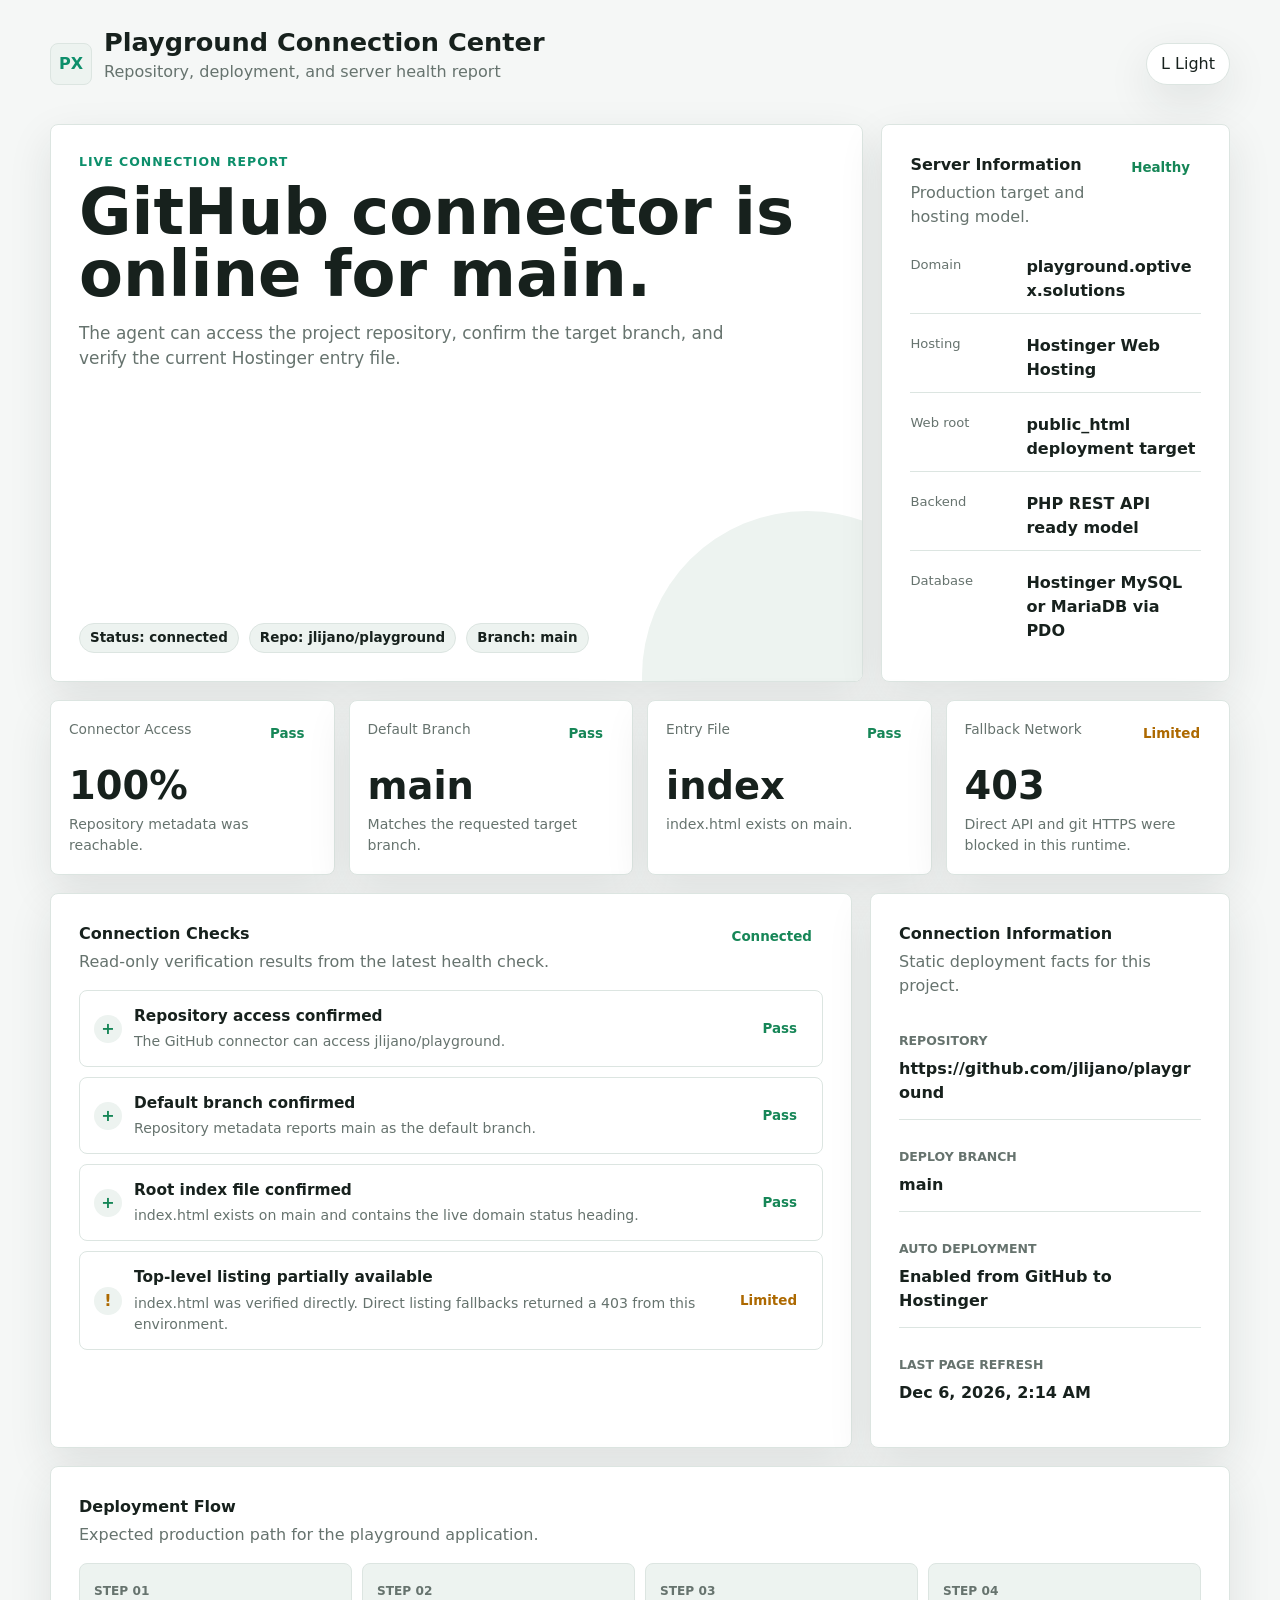
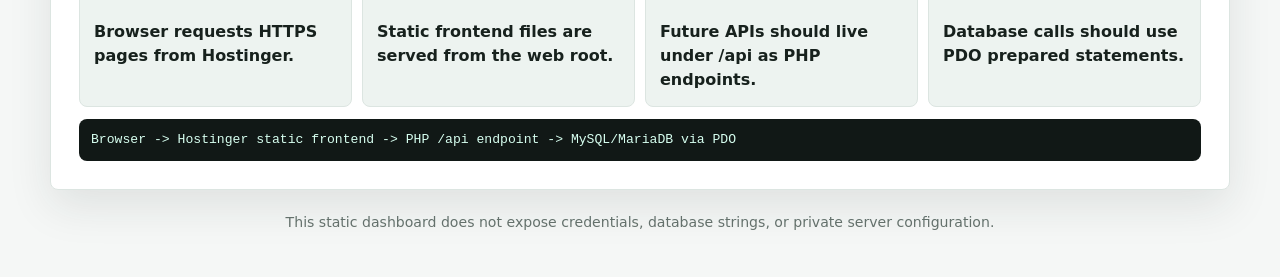
==== connection.html @ ee26dd8a "Add connection health dashboard" ====
<!doctype html>
<html lang="en">
<head>
  <meta charset="utf-8">
  <meta name="viewport" content="width=device-width, initial-scale=1">
  <meta name="color-scheme" content="light dark">
  <title>Playground Connection Dashboard</title>
  <style>
    :root{color-scheme:light;--bg:#f5f7f6;--surface:#fff;--soft:#edf3f0;--text:#17211d;--muted:#66736e;--line:#dce5e1;--accent:#0d8f6b;--good:#168657;--warn:#ad6900;--bad:#b3443e;--shadow:0 16px 44px rgb(28 44 38 / .10)}
    [data-theme="dark"]{color-scheme:dark;--bg:#101413;--surface:#171d1b;--soft:#202a27;--text:#eef5f1;--muted:#9daad4;--line:#2e3b37;--accent:#62d6af;--good:#67d7a1;--warn:#ffc46b;--bad:#ff9b93;--shadow:0 16px 44px rgb(0 0 0 / .30)}
    *{box-sizing:border-box}body{margin:0;min-height:100vh;background:var(--bg);color:var(--text);font-family:Inter,ui-sans-serif,system-ui,-apple-system,BlinkMacSystemFont,"Segoe UI",sans-serif;line-height:1.5}.page{width:min(1180px,calc(100% - 32px));margin:0 auto;padding:28px 0 44px}.topbar,.panel-head,.metric-head{display:flex;align-items:flex-start;justify-content:space-between;gap:16px}.topbar{align-items:center;margin-bottom:24px}.brand{display:flex;align-items:center;gap:12px;min-width:0}.logo{width:42px;height:42px;display:grid;place-items:center;border:1px solid var(--line);border-radius:8px;background:var(--soft);color:var(--accent);font-weight:850;flex:0 0 auto}h1,h2,h3,p{margin-top:0}h1{margin-bottom:3px;font-size:clamp(1.1rem,2vw,1.65rem);line-height:1.15}h2{margin-bottom:4px;font-size:1rem}h3{margin-bottom:3px;font-size:.96rem}p{color:var(--muted)}.theme{min-height:42px;border:1px solid var(--line);border-radius:999px;padding:0 14px;background:var(--surface);color:var(--text);box-shadow:var(--shadow);cursor:pointer;font:inherit;white-space:nowrap}.hero{display:grid;grid-template-columns:minmax(0,1.4fr) minmax(280px,.6fr);gap:18px;margin-bottom:18px}.panel,.metric,.check,.flow-step{border:1px solid var(--line);border-radius:8px;background:var(--surface);box-shadow:var(--shadow)}.panel{padding:clamp(18px,3vw,28px)}.hero-main{min-height:316px;display:flex;flex-direction:column;justify-content:space-between;overflow:hidden;position:relative}.hero-main:after{content:"";position:absolute;right:-110px;bottom:-160px;width:330px;height:330px;border-radius:50%;background:var(--soft);pointer-events:none}.eyebrow{margin-bottom:10px;color:var(--accent);font-size:.78rem;font-weight:850;letter-spacing:.08em;text-transform:uppercase}.headline{max-width:760px;margin-bottom:16px;font-size:clamp(2.2rem,5vw,4.7rem);line-height:.96;letter-spacing:0}.lead{max-width:650px;margin-bottom:0;font-size:1.06rem}.pills{position:relative;z-index:1;display:flex;flex-wrap:wrap;gap:10px;margin-top:26px}.pill,.chip{display:inline-flex;align-items:center;min-height:30px;border-radius:999px;padding:0 10px;border:1px solid var(--line);background:var(--soft);color:var(--text);font-size:.84rem;font-weight:760}.chip{background:transparent;color:var(--good);border-color:transparent}.chip.warn{color:var(--warn)}.chip.bad{color:var(--bad)}.server-list,.checks,.timeline{display:grid;gap:10px}.info{display:grid;grid-template-columns:106px minmax(0,1fr);gap:10px;padding:10px 0;border-bottom:1px solid var(--line)}.info:last-child{border-bottom:0}.label{color:var(--muted);font-size:.82rem}.value{min-width:0;overflow-wrap:anywhere;font-weight:760}.metrics{display:grid;grid-template-columns:repeat(4,minmax(0,1fr));gap:14px;margin-bottom:18px}.metric{min-height:132px;padding:18px}.metric-head{color:var(--muted);font-size:.86rem}.metric strong{display:block;margin-top:18px;font-size:clamp(1.7rem,3vw,2.5rem);line-height:1}.metric p{margin:8px 0 0;font-size:.88rem}.main-grid{display:grid;grid-template-columns:minmax(0,1fr) 360px;gap:18px;margin-bottom:18px}.check{display:grid;grid-template-columns:28px minmax(0,1fr) auto;gap:12px;align-items:center;padding:14px;box-shadow:none}.icon{width:28px;height:28px;display:grid;place-items:center;border-radius:50%;background:var(--soft);color:var(--good);font-weight:900}.icon.warn{color:var(--warn)}.check p{margin:0;font-size:.88rem}.timeline-item{padding:14px 0;border-bottom:1px solid var(--line)}.timeline-item:last-child{border-bottom:0}.timeline-item span{color:var(--muted);font-size:.78rem;font-weight:850;text-transform:uppercase}.timeline-item p{margin:5px 0 0;color:var(--text);font-weight:760;overflow-wrap:anywhere}.flow{display:grid;grid-template-columns:repeat(4,minmax(0,1fr));gap:10px}.flow-step{min-height:116px;padding:14px;background:var(--soft);box-shadow:none}.flow-step span{color:var(--muted);font-size:.76rem;font-weight:850;text-transform:uppercase}.flow-step strong{display:block;margin-top:18px}code{display:block;margin-top:12px;padding:11px 12px;border-radius:8px;background:#111816;color:#d7fff0;overflow-x:auto;white-space:nowrap;font-family:"SFMono-Regular",Consolas,"Liberation Mono",monospace;font-size:.82rem}.note{margin:22px 0 0;text-align:center;font-size:.88rem}.reveal{animation:rise 520ms ease both}.reveal:nth-child(2){animation-delay:70ms}.reveal:nth-child(3){animation-delay:130ms}@keyframes rise{from{opacity:0;transform:translateY(14px)}to{opacity:1;transform:translateY(0)}}@media(max-width:980px){.hero,.main-grid{grid-template-columns:1fr}.metrics,.flow{grid-template-columns:repeat(2,minmax(0,1fr))}}@media(max-width:640px){.page{width:min(100% - 20px,1180px);padding-top:16px}.brand p,.theme span+span{display:none}.panel{padding:16px}.metrics,.flow{grid-template-columns:1fr}.check{grid-template-columns:28px minmax(0,1fr)}.check .chip{grid-column:2;justify-self:start}.info{grid-template-columns:1fr;gap:3px}}
  </style>
</head>
<body>
  <main class="page">
    <header class="topbar"><div class="brand"><div class="logo" aria-hidden="true">PX</div><div><h1>Playground Connection Center</h1><p>Repository, deployment, and server health report</p></div></div><button class="theme" type="button" id="themeToggle" aria-label="Toggle light and dark mode"><span id="themeIcon">T</span> <span id="themeLabel">Theme</span></button></header>
    <section class="hero"><div class="panel hero-main reveal"><div><p class="eyebrow">Live connection report</p><h2 class="headline">GitHub connector is online for main.</h2><p class="lead">The agent can access the project repository, confirm the target branch, and verify the current Hostinger entry file.</p></div><div class="pills"><span class="pill">Status: connected</span><span class="pill">Repo: jlijano/playground</span><span class="pill">Branch: main</span></div></div><aside class="panel reveal" aria-label="Server information"><div class="panel-head"><div><h2>Server Information</h2><p>Production target and hosting model.</p></div><span class="chip">Healthy</span></div><div class="server-list"><div class="info"><span class="label">Domain</span><span class="value">playground.optivex.solutions</span></div><div class="info"><span class="label">Hosting</span><span class="value">Hostinger Web Hosting</span></div><div class="info"><span class="label">Web root</span><span class="value">public_html deployment target</span></div><div class="info"><span class="label">Backend</span><span class="value">PHP REST API ready model</span></div><div class="info"><span class="label">Database</span><span class="value">Hostinger MySQL or MariaDB via PDO</span></div></div></aside></section>
    <section class="metrics" aria-label="Health statistics"><article class="metric reveal"><div class="metric-head"><span>Connector Access</span><span class="chip">Pass</span></div><strong>100%</strong><p>Repository metadata was reachable.</p></article><article class="metric reveal"><div class="metric-head"><span>Default Branch</span><span class="chip">Pass</span></div><strong>main</strong><p>Matches the requested target branch.</p></article><article class="metric reveal"><div class="metric-head"><span>Entry File</span><span class="chip">Pass</span></div><strong>index</strong><p>index.html exists on main.</p></article><article class="metric reveal"><div class="metric-head"><span>Fallback Network</span><span class="chip warn">Limited</span></div><strong>403</strong><p>Direct API and git HTTPS were blocked in this runtime.</p></article></section>
    <section class="main-grid"><div class="panel reveal"><div class="panel-head"><div><h2>Connection Checks</h2><p>Read-only verification results from the latest health check.</p></div><span class="chip">Connected</span></div><div class="checks"><div class="check"><div class="icon">+</div><div><h3>Repository access confirmed</h3><p>The GitHub connector can access jlijano/playground.</p></div><span class="chip">Pass</span></div><div class="check"><div class="icon">+</div><div><h3>Default branch confirmed</h3><p>Repository metadata reports main as the default branch.</p></div><span class="chip">Pass</span></div><div class="check"><div class="icon">+</div><div><h3>Root index file confirmed</h3><p>index.html exists on main and contains the live domain status heading.</p></div><span class="chip">Pass</span></div><div class="check"><div class="icon warn">!</div><div><h3>Top-level listing partially available</h3><p>index.html was verified directly. Direct listing fallbacks returned a 403 from this environment.</p></div><span class="chip warn">Limited</span></div></div></div><aside class="panel reveal"><div class="panel-head"><div><h2>Connection Information</h2><p>Static deployment facts for this project.</p></div></div><div class="timeline"><div class="timeline-item"><span>Repository</span><p>https://github.com/jlijano/playground</p></div><div class="timeline-item"><span>Deploy branch</span><p>main</p></div><div class="timeline-item"><span>Auto deployment</span><p>Enabled from GitHub to Hostinger</p></div><div class="timeline-item"><span>Last page refresh</span><p id="lastRefresh">Loading...</p></div></div></aside></section>
    <section class="panel reveal"><div class="panel-head"><div><h2>Deployment Flow</h2><p>Expected production path for the playground application.</p></div></div><div class="flow"><div class="flow-step"><span>Step 01</span><strong>Browser requests HTTPS pages from Hostinger.</strong></div><div class="flow-step"><span>Step 02</span><strong>Static frontend files are served from the web root.</strong></div><div class="flow-step"><span>Step 03</span><strong>Future APIs should live under /api as PHP endpoints.</strong></div><div class="flow-step"><span>Step 04</span><strong>Database calls should use PDO prepared statements.</strong></div></div><code>Browser -> Hostinger static frontend -> PHP /api endpoint -> MySQL/MariaDB via PDO</code></section>
    <p class="note">This static dashboard does not expose credentials, database strings, or private server configuration.</p>
  </main>
  <script>
    const root=document.documentElement,toggle=document.querySelector("#themeToggle"),icon=document.querySelector("#themeIcon"),label=document.querySelector("#themeLabel"),savedTheme=localStorage.getItem("playground-theme"),prefersDark=window.matchMedia("(prefers-color-scheme: dark)").matches;
    function applyTheme(theme){root.dataset.theme=theme;icon.textContent=theme==="dark"?"D":"L";label.textContent=theme==="dark"?"Dark":"Light"}
    applyTheme(savedTheme||(prefersDark?"dark":"light"));
    toggle.addEventListener("click",()=>{const nextTheme=root.dataset.theme==="dark"?"light":"dark";localStorage.setItem("playground-theme",nextTheme);applyTheme(nextTheme)});
    document.querySelector("#lastRefresh").textContent=new Intl.DateTimeFormat(undefined,{dateStyle:"medium",timeStyle:"short"}).format(new Date());
  </script>
</body>
</html>
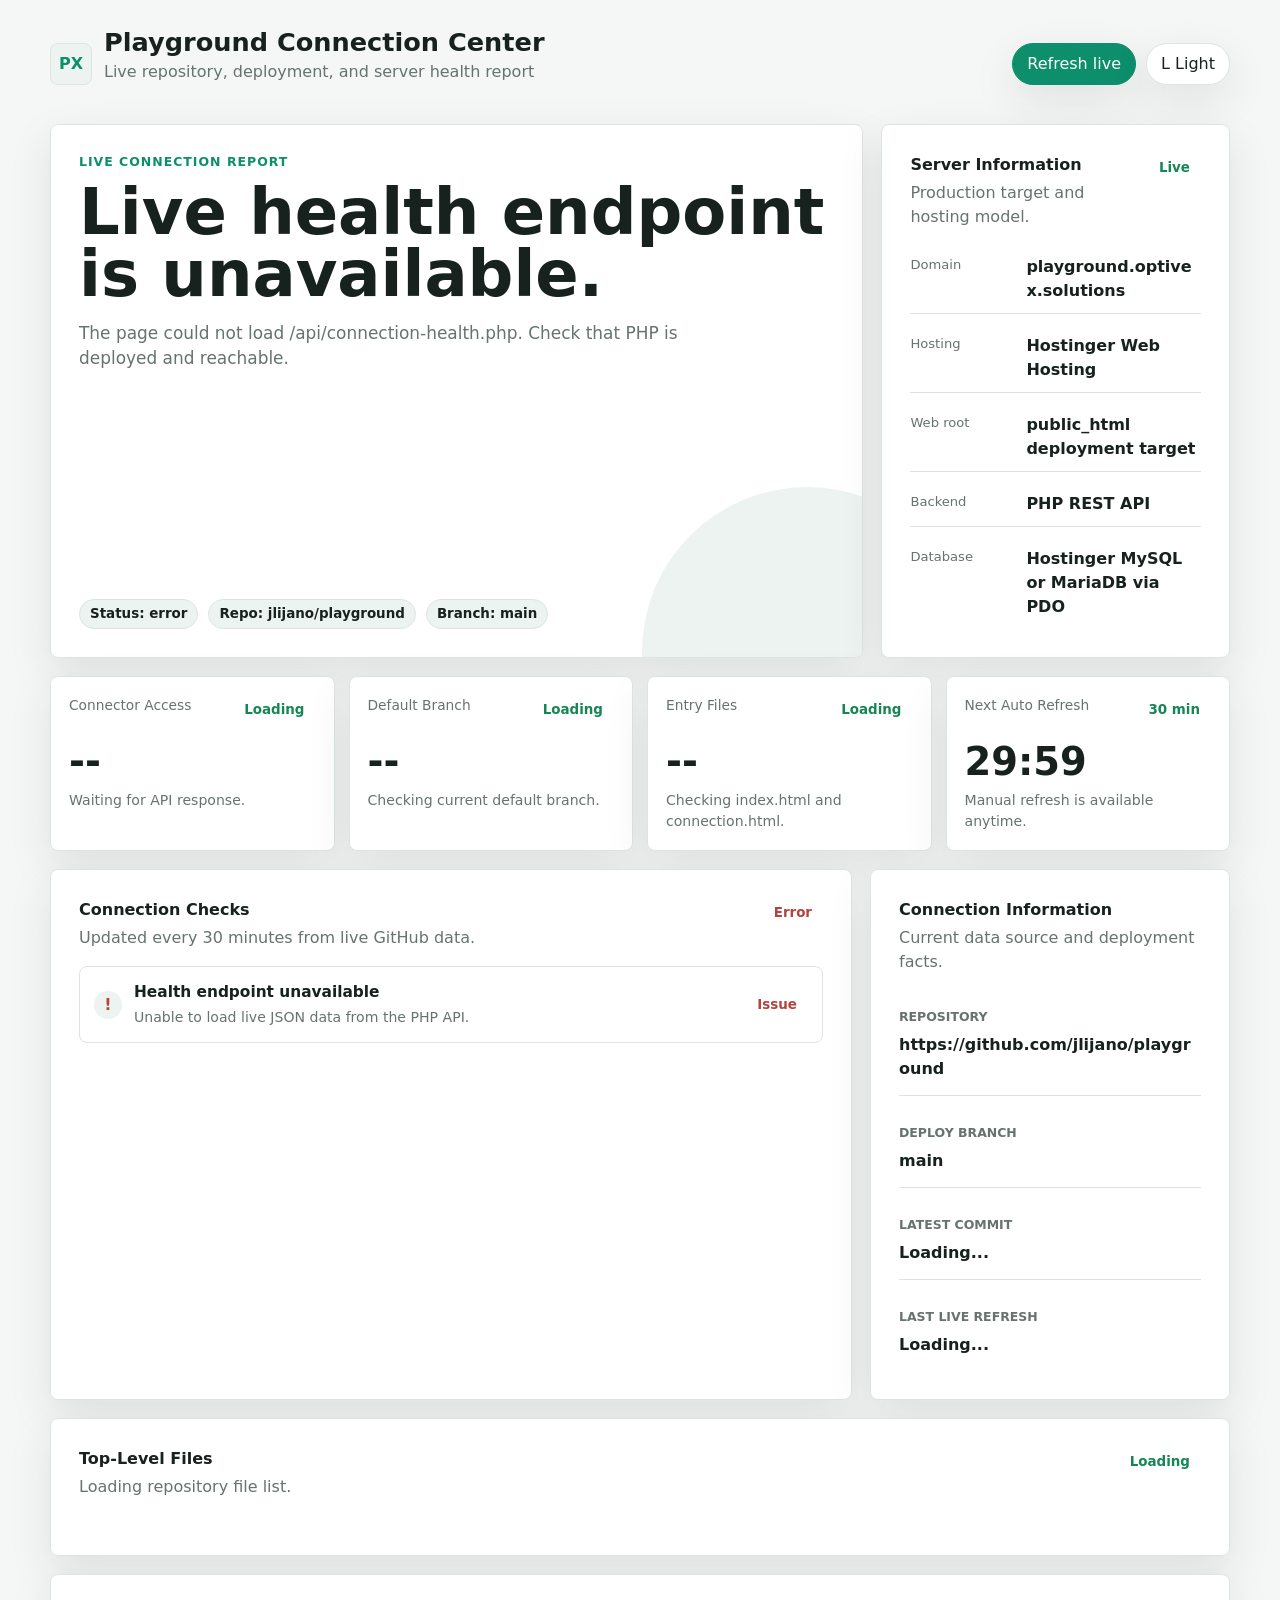
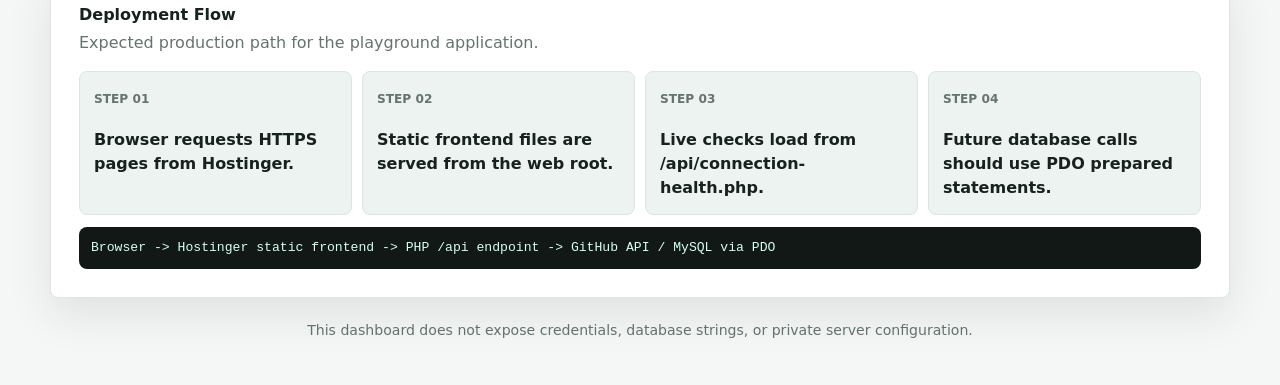
==== commit e733b439: "Make connection dashboard live" ====
--- a/connection.html
+++ b/connection.html
@@ -8,24 +8,136 @@
   <style>
     :root{color-scheme:light;--bg:#f5f7f6;--surface:#fff;--soft:#edf3f0;--text:#17211d;--muted:#66736e;--line:#dce5e1;--accent:#0d8f6b;--good:#168657;--warn:#ad6900;--bad:#b3443e;--shadow:0 16px 44px rgb(28 44 38 / .10)}
     [data-theme="dark"]{color-scheme:dark;--bg:#101413;--surface:#171d1b;--soft:#202a27;--text:#eef5f1;--muted:#9daad4;--line:#2e3b37;--accent:#62d6af;--good:#67d7a1;--warn:#ffc46b;--bad:#ff9b93;--shadow:0 16px 44px rgb(0 0 0 / .30)}
-    *{box-sizing:border-box}body{margin:0;min-height:100vh;background:var(--bg);color:var(--text);font-family:Inter,ui-sans-serif,system-ui,-apple-system,BlinkMacSystemFont,"Segoe UI",sans-serif;line-height:1.5}.page{width:min(1180px,calc(100% - 32px));margin:0 auto;padding:28px 0 44px}.topbar,.panel-head,.metric-head{display:flex;align-items:flex-start;justify-content:space-between;gap:16px}.topbar{align-items:center;margin-bottom:24px}.brand{display:flex;align-items:center;gap:12px;min-width:0}.logo{width:42px;height:42px;display:grid;place-items:center;border:1px solid var(--line);border-radius:8px;background:var(--soft);color:var(--accent);font-weight:850;flex:0 0 auto}h1,h2,h3,p{margin-top:0}h1{margin-bottom:3px;font-size:clamp(1.1rem,2vw,1.65rem);line-height:1.15}h2{margin-bottom:4px;font-size:1rem}h3{margin-bottom:3px;font-size:.96rem}p{color:var(--muted)}.theme{min-height:42px;border:1px solid var(--line);border-radius:999px;padding:0 14px;background:var(--surface);color:var(--text);box-shadow:var(--shadow);cursor:pointer;font:inherit;white-space:nowrap}.hero{display:grid;grid-template-columns:minmax(0,1.4fr) minmax(280px,.6fr);gap:18px;margin-bottom:18px}.panel,.metric,.check,.flow-step{border:1px solid var(--line);border-radius:8px;background:var(--surface);box-shadow:var(--shadow)}.panel{padding:clamp(18px,3vw,28px)}.hero-main{min-height:316px;display:flex;flex-direction:column;justify-content:space-between;overflow:hidden;position:relative}.hero-main:after{content:"";position:absolute;right:-110px;bottom:-160px;width:330px;height:330px;border-radius:50%;background:var(--soft);pointer-events:none}.eyebrow{margin-bottom:10px;color:var(--accent);font-size:.78rem;font-weight:850;letter-spacing:.08em;text-transform:uppercase}.headline{max-width:760px;margin-bottom:16px;font-size:clamp(2.2rem,5vw,4.7rem);line-height:.96;letter-spacing:0}.lead{max-width:650px;margin-bottom:0;font-size:1.06rem}.pills{position:relative;z-index:1;display:flex;flex-wrap:wrap;gap:10px;margin-top:26px}.pill,.chip{display:inline-flex;align-items:center;min-height:30px;border-radius:999px;padding:0 10px;border:1px solid var(--line);background:var(--soft);color:var(--text);font-size:.84rem;font-weight:760}.chip{background:transparent;color:var(--good);border-color:transparent}.chip.warn{color:var(--warn)}.chip.bad{color:var(--bad)}.server-list,.checks,.timeline{display:grid;gap:10px}.info{display:grid;grid-template-columns:106px minmax(0,1fr);gap:10px;padding:10px 0;border-bottom:1px solid var(--line)}.info:last-child{border-bottom:0}.label{color:var(--muted);font-size:.82rem}.value{min-width:0;overflow-wrap:anywhere;font-weight:760}.metrics{display:grid;grid-template-columns:repeat(4,minmax(0,1fr));gap:14px;margin-bottom:18px}.metric{min-height:132px;padding:18px}.metric-head{color:var(--muted);font-size:.86rem}.metric strong{display:block;margin-top:18px;font-size:clamp(1.7rem,3vw,2.5rem);line-height:1}.metric p{margin:8px 0 0;font-size:.88rem}.main-grid{display:grid;grid-template-columns:minmax(0,1fr) 360px;gap:18px;margin-bottom:18px}.check{display:grid;grid-template-columns:28px minmax(0,1fr) auto;gap:12px;align-items:center;padding:14px;box-shadow:none}.icon{width:28px;height:28px;display:grid;place-items:center;border-radius:50%;background:var(--soft);color:var(--good);font-weight:900}.icon.warn{color:var(--warn)}.check p{margin:0;font-size:.88rem}.timeline-item{padding:14px 0;border-bottom:1px solid var(--line)}.timeline-item:last-child{border-bottom:0}.timeline-item span{color:var(--muted);font-size:.78rem;font-weight:850;text-transform:uppercase}.timeline-item p{margin:5px 0 0;color:var(--text);font-weight:760;overflow-wrap:anywhere}.flow{display:grid;grid-template-columns:repeat(4,minmax(0,1fr));gap:10px}.flow-step{min-height:116px;padding:14px;background:var(--soft);box-shadow:none}.flow-step span{color:var(--muted);font-size:.76rem;font-weight:850;text-transform:uppercase}.flow-step strong{display:block;margin-top:18px}code{display:block;margin-top:12px;padding:11px 12px;border-radius:8px;background:#111816;color:#d7fff0;overflow-x:auto;white-space:nowrap;font-family:"SFMono-Regular",Consolas,"Liberation Mono",monospace;font-size:.82rem}.note{margin:22px 0 0;text-align:center;font-size:.88rem}.reveal{animation:rise 520ms ease both}.reveal:nth-child(2){animation-delay:70ms}.reveal:nth-child(3){animation-delay:130ms}@keyframes rise{from{opacity:0;transform:translateY(14px)}to{opacity:1;transform:translateY(0)}}@media(max-width:980px){.hero,.main-grid{grid-template-columns:1fr}.metrics,.flow{grid-template-columns:repeat(2,minmax(0,1fr))}}@media(max-width:640px){.page{width:min(100% - 20px,1180px);padding-top:16px}.brand p,.theme span+span{display:none}.panel{padding:16px}.metrics,.flow{grid-template-columns:1fr}.check{grid-template-columns:28px minmax(0,1fr)}.check .chip{grid-column:2;justify-self:start}.info{grid-template-columns:1fr;gap:3px}}
+    *{box-sizing:border-box}body{margin:0;min-height:100vh;background:var(--bg);color:var(--text);font-family:Inter,ui-sans-serif,system-ui,-apple-system,BlinkMacSystemFont,"Segoe UI",sans-serif;line-height:1.5}.page{width:min(1180px,calc(100% - 32px));margin:0 auto;padding:28px 0 44px}.topbar,.panel-head,.metric-head{display:flex;align-items:flex-start;justify-content:space-between;gap:16px}.topbar{align-items:center;margin-bottom:24px}.brand{display:flex;align-items:center;gap:12px;min-width:0}.logo{width:42px;height:42px;display:grid;place-items:center;border:1px solid var(--line);border-radius:8px;background:var(--soft);color:var(--accent);font-weight:850;flex:0 0 auto}h1,h2,h3,p{margin-top:0}h1{margin-bottom:3px;font-size:clamp(1.1rem,2vw,1.65rem);line-height:1.15}h2{margin-bottom:4px;font-size:1rem}h3{margin-bottom:3px;font-size:.96rem}p{color:var(--muted)}button{font:inherit}.actions{display:flex;align-items:center;gap:10px}.theme,.refresh{min-height:42px;border:1px solid var(--line);border-radius:999px;padding:0 14px;background:var(--surface);color:var(--text);box-shadow:var(--shadow);cursor:pointer;white-space:nowrap}.refresh{background:var(--accent);border-color:var(--accent);color:#fff}.refresh:disabled{cursor:wait;opacity:.7}.hero{display:grid;grid-template-columns:minmax(0,1.4fr) minmax(280px,.6fr);gap:18px;margin-bottom:18px}.panel,.metric,.check,.flow-step{border:1px solid var(--line);border-radius:8px;background:var(--surface);box-shadow:var(--shadow)}.panel{padding:clamp(18px,3vw,28px)}.hero-main{min-height:316px;display:flex;flex-direction:column;justify-content:space-between;overflow:hidden;position:relative}.hero-main:after{content:"";position:absolute;right:-110px;bottom:-160px;width:330px;height:330px;border-radius:50%;background:var(--soft);pointer-events:none}.eyebrow{margin-bottom:10px;color:var(--accent);font-size:.78rem;font-weight:850;letter-spacing:.08em;text-transform:uppercase}.headline{max-width:760px;margin-bottom:16px;font-size:clamp(2.2rem,5vw,4.7rem);line-height:.96;letter-spacing:0}.lead{max-width:650px;margin-bottom:0;font-size:1.06rem}.pills{position:relative;z-index:1;display:flex;flex-wrap:wrap;gap:10px;margin-top:26px}.pill,.chip{display:inline-flex;align-items:center;min-height:30px;border-radius:999px;padding:0 10px;border:1px solid var(--line);background:var(--soft);color:var(--text);font-size:.84rem;font-weight:760}.chip{background:transparent;color:var(--good);border-color:transparent}.chip.warn{color:var(--warn)}.chip.bad{color:var(--bad)}.server-list,.checks,.timeline,.files{display:grid;gap:10px}.info{display:grid;grid-template-columns:106px minmax(0,1fr);gap:10px;padding:10px 0;border-bottom:1px solid var(--line)}.info:last-child{border-bottom:0}.label{color:var(--muted);font-size:.82rem}.value{min-width:0;overflow-wrap:anywhere;font-weight:760}.metrics{display:grid;grid-template-columns:repeat(4,minmax(0,1fr));gap:14px;margin-bottom:18px}.metric{min-height:132px;padding:18px}.metric-head{color:var(--muted);font-size:.86rem}.metric strong{display:block;margin-top:18px;font-size:clamp(1.7rem,3vw,2.5rem);line-height:1}.metric p{margin:8px 0 0;font-size:.88rem}.main-grid{display:grid;grid-template-columns:minmax(0,1fr) 360px;gap:18px;margin-bottom:18px}.check{display:grid;grid-template-columns:28px minmax(0,1fr) auto;gap:12px;align-items:center;padding:14px;box-shadow:none}.icon{width:28px;height:28px;display:grid;place-items:center;border-radius:50%;background:var(--soft);color:var(--good);font-weight:900}.icon.warn{color:var(--warn)}.icon.bad{color:var(--bad)}.check p{margin:0;font-size:.88rem}.timeline-item{padding:14px 0;border-bottom:1px solid var(--line)}.timeline-item:last-child{border-bottom:0}.timeline-item span{color:var(--muted);font-size:.78rem;font-weight:850;text-transform:uppercase}.timeline-item p{margin:5px 0 0;color:var(--text);font-weight:760;overflow-wrap:anywhere}.flow{display:grid;grid-template-columns:repeat(4,minmax(0,1fr));gap:10px}.flow-step{min-height:116px;padding:14px;background:var(--soft);box-shadow:none}.flow-step span{color:var(--muted);font-size:.76rem;font-weight:850;text-transform:uppercase}.flow-step strong{display:block;margin-top:18px}.file-list{display:flex;flex-wrap:wrap;gap:8px;margin-top:12px}.file-pill{border:1px solid var(--line);border-radius:999px;padding:6px 10px;background:var(--soft);font-size:.84rem;color:var(--text)}code{display:block;margin-top:12px;padding:11px 12px;border-radius:8px;background:#111816;color:#d7fff0;overflow-x:auto;white-space:nowrap;font-family:"SFMono-Regular",Consolas,"Liberation Mono",monospace;font-size:.82rem}.note{margin:22px 0 0;text-align:center;font-size:.88rem}.reveal{animation:rise 520ms ease both}.reveal:nth-child(2){animation-delay:70ms}.reveal:nth-child(3){animation-delay:130ms}@keyframes rise{from{opacity:0;transform:translateY(14px)}to{opacity:1;transform:translateY(0)}}@media(max-width:980px){.hero,.main-grid{grid-template-columns:1fr}.metrics,.flow{grid-template-columns:repeat(2,minmax(0,1fr))}}@media(max-width:640px){.page{width:min(100% - 20px,1180px);padding-top:16px}.topbar{align-items:flex-start}.brand p,.theme span+span{display:none}.actions{gap:6px}.theme,.refresh{min-height:40px;padding:0 11px}.panel{padding:16px}.metrics,.flow{grid-template-columns:1fr}.check{grid-template-columns:28px minmax(0,1fr)}.check .chip{grid-column:2;justify-self:start}.info{grid-template-columns:1fr;gap:3px}}
   </style>
 </head>
 <body>
   <main class="page">
-    <header class="topbar"><div class="brand"><div class="logo" aria-hidden="true">PX</div><div><h1>Playground Connection Center</h1><p>Repository, deployment, and server health report</p></div></div><button class="theme" type="button" id="themeToggle" aria-label="Toggle light and dark mode"><span id="themeIcon">T</span> <span id="themeLabel">Theme</span></button></header>
-    <section class="hero"><div class="panel hero-main reveal"><div><p class="eyebrow">Live connection report</p><h2 class="headline">GitHub connector is online for main.</h2><p class="lead">The agent can access the project repository, confirm the target branch, and verify the current Hostinger entry file.</p></div><div class="pills"><span class="pill">Status: connected</span><span class="pill">Repo: jlijano/playground</span><span class="pill">Branch: main</span></div></div><aside class="panel reveal" aria-label="Server information"><div class="panel-head"><div><h2>Server Information</h2><p>Production target and hosting model.</p></div><span class="chip">Healthy</span></div><div class="server-list"><div class="info"><span class="label">Domain</span><span class="value">playground.optivex.solutions</span></div><div class="info"><span class="label">Hosting</span><span class="value">Hostinger Web Hosting</span></div><div class="info"><span class="label">Web root</span><span class="value">public_html deployment target</span></div><div class="info"><span class="label">Backend</span><span class="value">PHP REST API ready model</span></div><div class="info"><span class="label">Database</span><span class="value">Hostinger MySQL or MariaDB via PDO</span></div></div></aside></section>
-    <section class="metrics" aria-label="Health statistics"><article class="metric reveal"><div class="metric-head"><span>Connector Access</span><span class="chip">Pass</span></div><strong>100%</strong><p>Repository metadata was reachable.</p></article><article class="metric reveal"><div class="metric-head"><span>Default Branch</span><span class="chip">Pass</span></div><strong>main</strong><p>Matches the requested target branch.</p></article><article class="metric reveal"><div class="metric-head"><span>Entry File</span><span class="chip">Pass</span></div><strong>index</strong><p>index.html exists on main.</p></article><article class="metric reveal"><div class="metric-head"><span>Fallback Network</span><span class="chip warn">Limited</span></div><strong>403</strong><p>Direct API and git HTTPS were blocked in this runtime.</p></article></section>
-    <section class="main-grid"><div class="panel reveal"><div class="panel-head"><div><h2>Connection Checks</h2><p>Read-only verification results from the latest health check.</p></div><span class="chip">Connected</span></div><div class="checks"><div class="check"><div class="icon">+</div><div><h3>Repository access confirmed</h3><p>The GitHub connector can access jlijano/playground.</p></div><span class="chip">Pass</span></div><div class="check"><div class="icon">+</div><div><h3>Default branch confirmed</h3><p>Repository metadata reports main as the default branch.</p></div><span class="chip">Pass</span></div><div class="check"><div class="icon">+</div><div><h3>Root index file confirmed</h3><p>index.html exists on main and contains the live domain status heading.</p></div><span class="chip">Pass</span></div><div class="check"><div class="icon warn">!</div><div><h3>Top-level listing partially available</h3><p>index.html was verified directly. Direct listing fallbacks returned a 403 from this environment.</p></div><span class="chip warn">Limited</span></div></div></div><aside class="panel reveal"><div class="panel-head"><div><h2>Connection Information</h2><p>Static deployment facts for this project.</p></div></div><div class="timeline"><div class="timeline-item"><span>Repository</span><p>https://github.com/jlijano/playground</p></div><div class="timeline-item"><span>Deploy branch</span><p>main</p></div><div class="timeline-item"><span>Auto deployment</span><p>Enabled from GitHub to Hostinger</p></div><div class="timeline-item"><span>Last page refresh</span><p id="lastRefresh">Loading...</p></div></div></aside></section>
-    <section class="panel reveal"><div class="panel-head"><div><h2>Deployment Flow</h2><p>Expected production path for the playground application.</p></div></div><div class="flow"><div class="flow-step"><span>Step 01</span><strong>Browser requests HTTPS pages from Hostinger.</strong></div><div class="flow-step"><span>Step 02</span><strong>Static frontend files are served from the web root.</strong></div><div class="flow-step"><span>Step 03</span><strong>Future APIs should live under /api as PHP endpoints.</strong></div><div class="flow-step"><span>Step 04</span><strong>Database calls should use PDO prepared statements.</strong></div></div><code>Browser -> Hostinger static frontend -> PHP /api endpoint -> MySQL/MariaDB via PDO</code></section>
-    <p class="note">This static dashboard does not expose credentials, database strings, or private server configuration.</p>
+    <header class="topbar">
+      <div class="brand"><div class="logo" aria-hidden="true">PX</div><div><h1>Playground Connection Center</h1><p>Live repository, deployment, and server health report</p></div></div>
+      <div class="actions"><button class="refresh" type="button" id="refreshButton">Refresh live</button><button class="theme" type="button" id="themeToggle" aria-label="Toggle light and dark mode"><span id="themeIcon">T</span> <span id="themeLabel">Theme</span></button></div>
+    </header>
+    <section class="hero">
+      <div class="panel hero-main reveal"><div><p class="eyebrow" id="sourceLabel">Live connection report</p><h2 class="headline" id="headline">Checking GitHub connection...</h2><p class="lead" id="lead">Loading current repository data from the PHP health endpoint.</p></div><div class="pills"><span class="pill" id="overallPill">Status: loading</span><span class="pill" id="repoPill">Repo: jlijano/playground</span><span class="pill" id="branchPill">Branch: main</span></div></div>
+      <aside class="panel reveal" aria-label="Server information"><div class="panel-head"><div><h2>Server Information</h2><p>Production target and hosting model.</p></div><span class="chip" id="serverChip">Live</span></div><div class="server-list"><div class="info"><span class="label">Domain</span><span class="value" id="serverDomain">playground.optivex.solutions</span></div><div class="info"><span class="label">Hosting</span><span class="value" id="serverHosting">Hostinger Web Hosting</span></div><div class="info"><span class="label">Web root</span><span class="value" id="serverRoot">public_html deployment target</span></div><div class="info"><span class="label">Backend</span><span class="value" id="serverBackend">PHP REST API</span></div><div class="info"><span class="label">Database</span><span class="value" id="serverDatabase">Hostinger MySQL or MariaDB via PDO</span></div></div></aside>
+    </section>
+    <section class="metrics" aria-label="Health statistics"><article class="metric reveal"><div class="metric-head"><span>Connector Access</span><span class="chip" id="repoChip">Loading</span></div><strong id="repoMetric">--</strong><p id="repoMetricText">Waiting for API response.</p></article><article class="metric reveal"><div class="metric-head"><span>Default Branch</span><span class="chip" id="branchChip">Loading</span></div><strong id="branchMetric">--</strong><p id="branchMetricText">Checking current default branch.</p></article><article class="metric reveal"><div class="metric-head"><span>Entry Files</span><span class="chip" id="fileChip">Loading</span></div><strong id="fileMetric">--</strong><p id="fileMetricText">Checking index.html and connection.html.</p></article><article class="metric reveal"><div class="metric-head"><span>Next Auto Refresh</span><span class="chip" id="refreshChip">30 min</span></div><strong id="countdownMetric">--</strong><p id="refreshMetricText">Manual refresh is available anytime.</p></article></section>
+    <section class="main-grid"><div class="panel reveal"><div class="panel-head"><div><h2>Connection Checks</h2><p>Updated every 30 minutes from live GitHub data.</p></div><span class="chip" id="checksChip">Loading</span></div><div class="checks" id="checksList"></div></div><aside class="panel reveal"><div class="panel-head"><div><h2>Connection Information</h2><p>Current data source and deployment facts.</p></div></div><div class="timeline"><div class="timeline-item"><span>Repository</span><p id="repoUrl">https://github.com/jlijano/playground</p></div><div class="timeline-item"><span>Deploy branch</span><p id="deployBranch">main</p></div><div class="timeline-item"><span>Latest commit</span><p id="commitSha">Loading...</p></div><div class="timeline-item"><span>Last live refresh</span><p id="lastRefresh">Loading...</p></div></div></aside></section>
+    <section class="panel reveal"><div class="panel-head"><div><h2>Top-Level Files</h2><p id="filesSummary">Loading repository file list.</p></div><span class="chip" id="filesChip">Loading</span></div><div class="file-list" id="fileList"></div></section>
+    <section class="panel reveal" style="margin-top:18px"><div class="panel-head"><div><h2>Deployment Flow</h2><p>Expected production path for the playground application.</p></div></div><div class="flow"><div class="flow-step"><span>Step 01</span><strong>Browser requests HTTPS pages from Hostinger.</strong></div><div class="flow-step"><span>Step 02</span><strong>Static frontend files are served from the web root.</strong></div><div class="flow-step"><span>Step 03</span><strong>Live checks load from /api/connection-health.php.</strong></div><div class="flow-step"><span>Step 04</span><strong>Future database calls should use PDO prepared statements.</strong></div></div><code>Browser -> Hostinger static frontend -> PHP /api endpoint -> GitHub API / MySQL via PDO</code></section>
+    <p class="note">This dashboard does not expose credentials, database strings, or private server configuration.</p>
   </main>
   <script>
-    const root=document.documentElement,toggle=document.querySelector("#themeToggle"),icon=document.querySelector("#themeIcon"),label=document.querySelector("#themeLabel"),savedTheme=localStorage.getItem("playground-theme"),prefersDark=window.matchMedia("(prefers-color-scheme: dark)").matches;
+    const root=document.documentElement;
+    const toggle=document.querySelector("#themeToggle");
+    const icon=document.querySelector("#themeIcon");
+    const label=document.querySelector("#themeLabel");
+    const refreshButton=document.querySelector("#refreshButton");
+    const savedTheme=localStorage.getItem("playground-theme");
+    const prefersDark=window.matchMedia("(prefers-color-scheme: dark)").matches;
+    const refreshIntervalMs=30*60*1000;
+    let nextRefreshAt=Date.now()+refreshIntervalMs;
+    let countdownTimer;
+    let loadingHealth=false;
+
     function applyTheme(theme){root.dataset.theme=theme;icon.textContent=theme==="dark"?"D":"L";label.textContent=theme==="dark"?"Dark":"Light"}
+    function setText(id,value){const node=document.querySelector("#"+id);if(node)node.textContent=value}
+    function setChip(id,state,text){const node=document.querySelector("#"+id);if(!node)return;node.className="chip"+(state==="warn"?" warn":state==="bad"?" bad":"");node.textContent=text}
+    function formatTime(value){if(!value)return "Unavailable";return new Intl.DateTimeFormat(undefined,{dateStyle:"medium",timeStyle:"short"}).format(new Date(value))}
+    function shortSha(value){return value?value.slice(0,12):"Unavailable"}
+    function escapeText(value){return String(value??"").replace(/[&<>"']/g,match=>({"&":"&amp;","<":"&lt;",">":"&gt;","\"":"&quot;","'":"&#039;"}[match]))}
+
+    function renderChecks(checks){
+      const list=document.querySelector("#checksList");
+      list.innerHTML=checks.map(check=>{
+        const state=check.ok?"":" warn";
+        const chipClass=check.ok?"chip":"chip warn";
+        const status=check.ok?"Pass":"Issue";
+        return `<div class="check"><div class="icon${state}">${check.ok?"+":"!"}</div><div><h3>${escapeText(check.label)}</h3><p>${escapeText(check.detail)} Status ${escapeText(check.status_code||"n/a")}</p></div><span class="${chipClass}">${status}</span></div>`;
+      }).join("");
+    }
+
+    function renderFiles(files){
+      const list=document.querySelector("#fileList");
+      if(!files.top_level_available){
+        setChip("filesChip","warn","Limited");
+        setText("filesSummary","The API could not load the top-level repository listing.");
+        list.innerHTML='<span class="file-pill">Listing unavailable</span>';
+        return;
+      }
+      setChip("filesChip","","Live");
+      setText("filesSummary",`${files.top_level.length} top-level item${files.top_level.length===1?"":"s"} loaded from GitHub.`);
+      list.innerHTML=files.top_level.map(file=>`<span class="file-pill">${escapeText(file.type)}: ${escapeText(file.name)}</span>`).join("");
+    }
+
+    function render(data){
+      const healthy=data.ok===true;
+      setText("headline",healthy?"GitHub connection is live and healthy.":"GitHub connection is live with issues.");
+      setText("lead",healthy?"The page is reading current repository data from the PHP health endpoint.":"The live endpoint responded, but one or more checks need attention.");
+      setText("sourceLabel",`${data.source.provider} / ${data.source.cached?"cached":"fresh"}`);
+      setText("overallPill",`Status: ${data.status}`);
+      setText("repoPill",`Repo: ${data.source.repository}`);
+      setText("branchPill",`Branch: ${data.source.branch}`);
+      setText("repoMetric",data.repository.reachable?"Live":"Down");
+      setText("repoMetricText",data.repository.reachable?"Repository metadata is reachable.":"Repository metadata is not reachable.");
+      setChip("repoChip",data.repository.reachable?"":"bad",data.repository.reachable?"Pass":"Issue");
+      setText("branchMetric",data.repository.default_branch||"--");
+      setText("branchMetricText",data.repository.default_branch_matches?"Default branch matches main.":"Default branch does not match main.");
+      setChip("branchChip",data.repository.default_branch_matches?"":"warn",data.repository.default_branch_matches?"Pass":"Check");
+      const fileCount=[data.files.index_html.exists,data.files.connection_html.exists].filter(Boolean).length;
+      setText("fileMetric",`${fileCount}/2`);
+      setText("fileMetricText","Checked index.html and connection.html on main.");
+      setChip("fileChip",fileCount===2?"":"warn",fileCount===2?"Pass":"Check");
+      setChip("checksChip",healthy?"":"warn",healthy?"Healthy":"Degraded");
+      setText("repoUrl",data.repository.html_url);
+      setText("deployBranch",data.branch.name);
+      setText("commitSha",shortSha(data.branch.commit_sha));
+      setText("lastRefresh",formatTime(data.generated_at));
+      setText("serverDomain",data.server.domain);
+      setText("serverHosting",data.server.hosting);
+      setText("serverRoot",data.server.web_root);
+      setText("serverBackend",data.server.backend);
+      setText("serverDatabase",data.server.database);
+      renderChecks(data.checks);
+      renderFiles(data.files);
+    }
+
+    async function loadHealth(force=false){
+      if(loadingHealth)return;
+      loadingHealth=true;
+      refreshButton.disabled=true;
+      refreshButton.textContent=force?"Refreshing...":"Loading...";
+      try{
+        const response=await fetch(`api/connection-health.php${force?"?refresh=1":""}`,{cache:"no-store"});
+        const data=await response.json();
+        render(data);
+      }catch(error){
+        setText("headline","Live health endpoint is unavailable.");
+        setText("lead","The page could not load /api/connection-health.php. Check that PHP is deployed and reachable.");
+        setText("overallPill","Status: error");
+        setChip("checksChip","bad","Error");
+        document.querySelector("#checksList").innerHTML='<div class="check"><div class="icon bad">!</div><div><h3>Health endpoint unavailable</h3><p>Unable to load live JSON data from the PHP API.</p></div><span class="chip bad">Issue</span></div>';
+      }finally{
+        nextRefreshAt=Date.now()+refreshIntervalMs;
+        loadingHealth=false;
+        refreshButton.disabled=false;
+        refreshButton.textContent="Refresh live";
+      }
+    }
+
+    function updateCountdown(){
+      const remaining=Math.max(0,nextRefreshAt-Date.now());
+      const minutes=Math.floor(remaining/60000);
+      const seconds=Math.floor((remaining%60000)/1000);
+      setText("countdownMetric",`${String(minutes).padStart(2,"0")}:${String(seconds).padStart(2,"0")}`);
+      if(remaining===0)loadHealth(false);
+    }
+
     applyTheme(savedTheme||(prefersDark?"dark":"light"));
     toggle.addEventListener("click",()=>{const nextTheme=root.dataset.theme==="dark"?"light":"dark";localStorage.setItem("playground-theme",nextTheme);applyTheme(nextTheme)});
-    document.querySelector("#lastRefresh").textContent=new Intl.DateTimeFormat(undefined,{dateStyle:"medium",timeStyle:"short"}).format(new Date());
+    refreshButton.addEventListener("click",()=>loadHealth(true));
+    loadHealth(false);
+    countdownTimer=setInterval(updateCountdown,1000);
   </script>
 </body>
 </html>
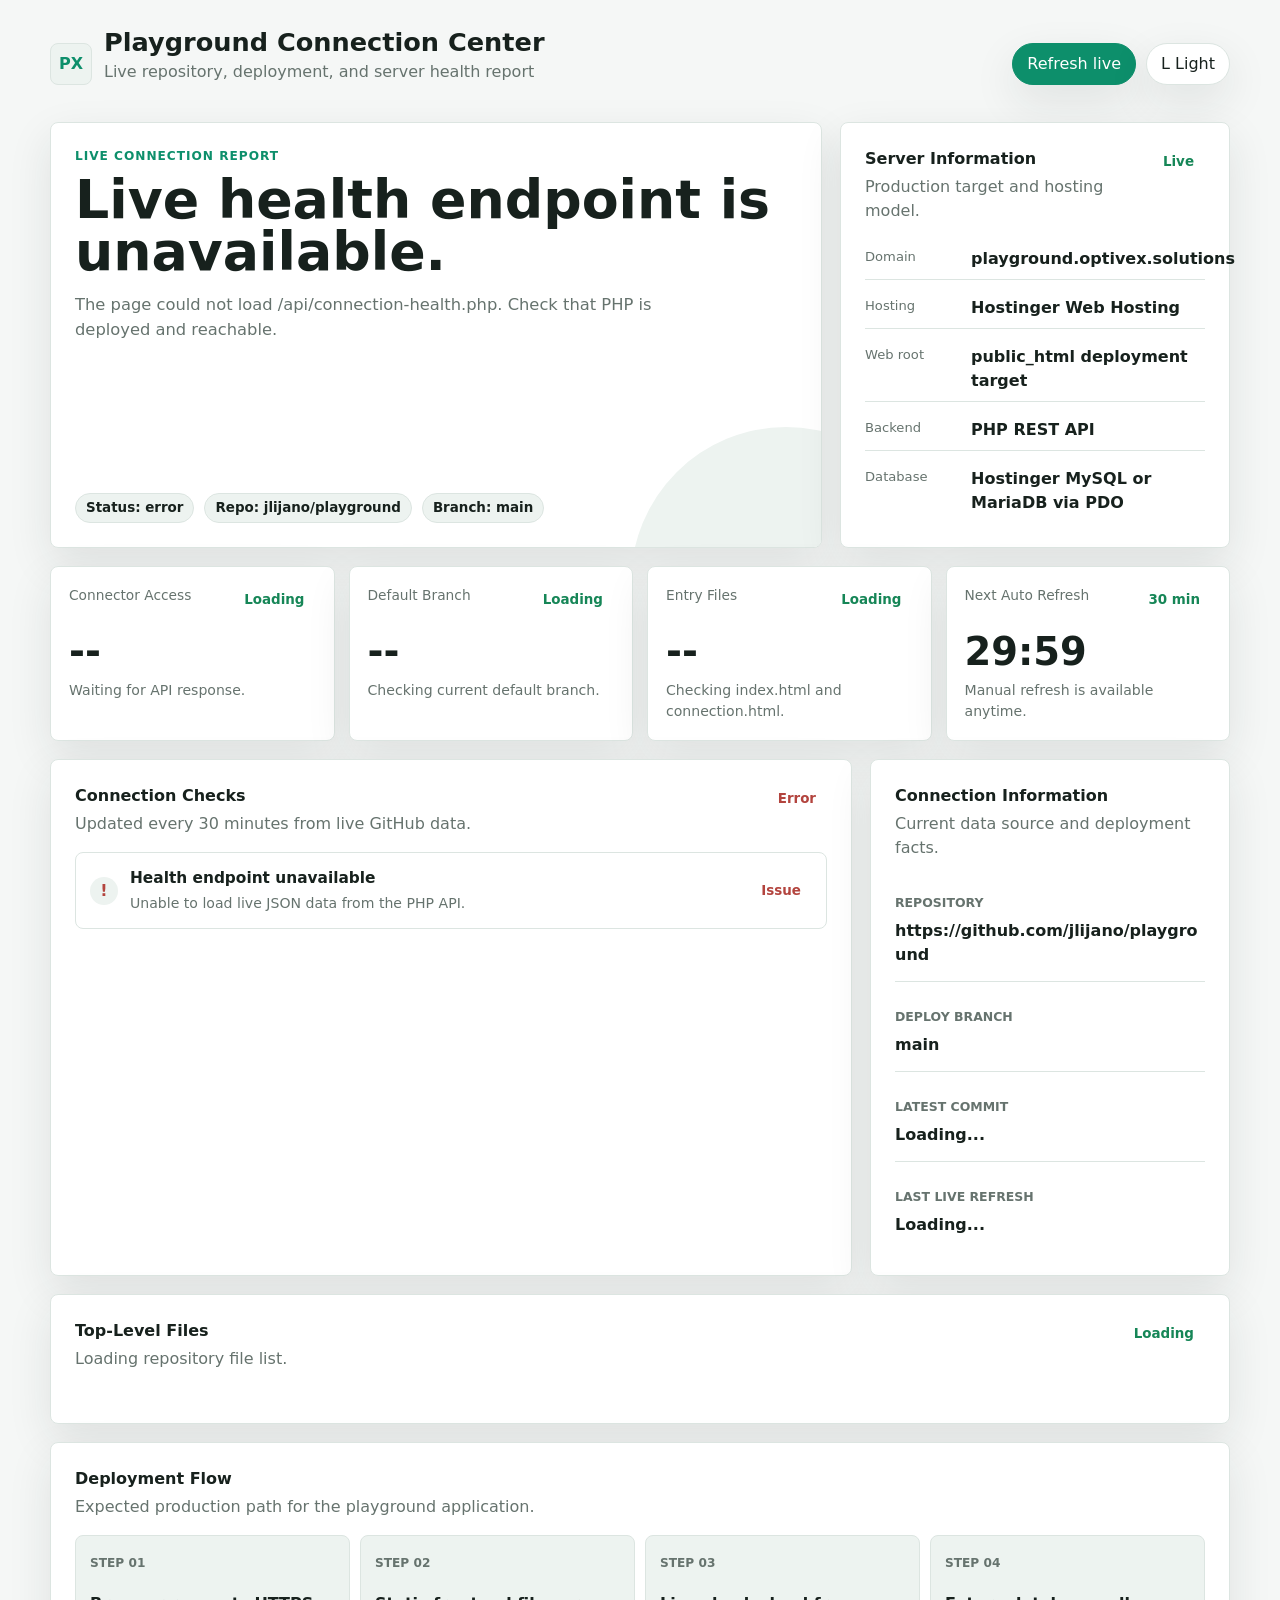
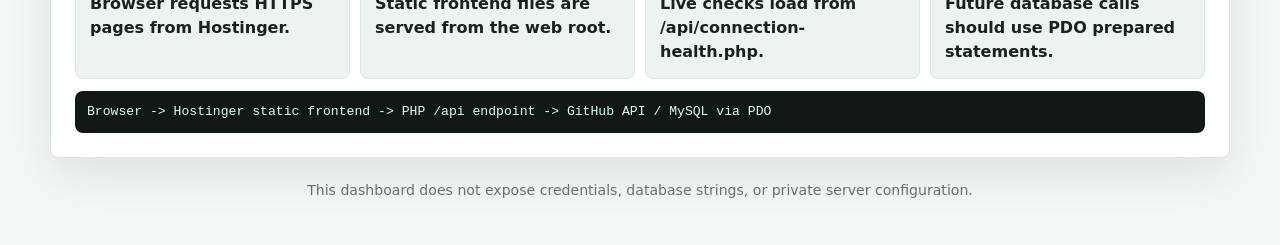
==== commit 8ba4374c: "Refine connection dashboard hero layout" ====
--- a/connection.html
+++ b/connection.html
@@ -8,7 +8,7 @@
   <style>
     :root{color-scheme:light;--bg:#f5f7f6;--surface:#fff;--soft:#edf3f0;--text:#17211d;--muted:#66736e;--line:#dce5e1;--accent:#0d8f6b;--good:#168657;--warn:#ad6900;--bad:#b3443e;--shadow:0 16px 44px rgb(28 44 38 / .10)}
     [data-theme="dark"]{color-scheme:dark;--bg:#101413;--surface:#171d1b;--soft:#202a27;--text:#eef5f1;--muted:#9daad4;--line:#2e3b37;--accent:#62d6af;--good:#67d7a1;--warn:#ffc46b;--bad:#ff9b93;--shadow:0 16px 44px rgb(0 0 0 / .30)}
-    *{box-sizing:border-box}body{margin:0;min-height:100vh;background:var(--bg);color:var(--text);font-family:Inter,ui-sans-serif,system-ui,-apple-system,BlinkMacSystemFont,"Segoe UI",sans-serif;line-height:1.5}.page{width:min(1180px,calc(100% - 32px));margin:0 auto;padding:28px 0 44px}.topbar,.panel-head,.metric-head{display:flex;align-items:flex-start;justify-content:space-between;gap:16px}.topbar{align-items:center;margin-bottom:24px}.brand{display:flex;align-items:center;gap:12px;min-width:0}.logo{width:42px;height:42px;display:grid;place-items:center;border:1px solid var(--line);border-radius:8px;background:var(--soft);color:var(--accent);font-weight:850;flex:0 0 auto}h1,h2,h3,p{margin-top:0}h1{margin-bottom:3px;font-size:clamp(1.1rem,2vw,1.65rem);line-height:1.15}h2{margin-bottom:4px;font-size:1rem}h3{margin-bottom:3px;font-size:.96rem}p{color:var(--muted)}button{font:inherit}.actions{display:flex;align-items:center;gap:10px}.theme,.refresh{min-height:42px;border:1px solid var(--line);border-radius:999px;padding:0 14px;background:var(--surface);color:var(--text);box-shadow:var(--shadow);cursor:pointer;white-space:nowrap}.refresh{background:var(--accent);border-color:var(--accent);color:#fff}.refresh:disabled{cursor:wait;opacity:.7}.hero{display:grid;grid-template-columns:minmax(0,1.4fr) minmax(280px,.6fr);gap:18px;margin-bottom:18px}.panel,.metric,.check,.flow-step{border:1px solid var(--line);border-radius:8px;background:var(--surface);box-shadow:var(--shadow)}.panel{padding:clamp(18px,3vw,28px)}.hero-main{min-height:316px;display:flex;flex-direction:column;justify-content:space-between;overflow:hidden;position:relative}.hero-main:after{content:"";position:absolute;right:-110px;bottom:-160px;width:330px;height:330px;border-radius:50%;background:var(--soft);pointer-events:none}.eyebrow{margin-bottom:10px;color:var(--accent);font-size:.78rem;font-weight:850;letter-spacing:.08em;text-transform:uppercase}.headline{max-width:760px;margin-bottom:16px;font-size:clamp(2.2rem,5vw,4.7rem);line-height:.96;letter-spacing:0}.lead{max-width:650px;margin-bottom:0;font-size:1.06rem}.pills{position:relative;z-index:1;display:flex;flex-wrap:wrap;gap:10px;margin-top:26px}.pill,.chip{display:inline-flex;align-items:center;min-height:30px;border-radius:999px;padding:0 10px;border:1px solid var(--line);background:var(--soft);color:var(--text);font-size:.84rem;font-weight:760}.chip{background:transparent;color:var(--good);border-color:transparent}.chip.warn{color:var(--warn)}.chip.bad{color:var(--bad)}.server-list,.checks,.timeline,.files{display:grid;gap:10px}.info{display:grid;grid-template-columns:106px minmax(0,1fr);gap:10px;padding:10px 0;border-bottom:1px solid var(--line)}.info:last-child{border-bottom:0}.label{color:var(--muted);font-size:.82rem}.value{min-width:0;overflow-wrap:anywhere;font-weight:760}.metrics{display:grid;grid-template-columns:repeat(4,minmax(0,1fr));gap:14px;margin-bottom:18px}.metric{min-height:132px;padding:18px}.metric-head{color:var(--muted);font-size:.86rem}.metric strong{display:block;margin-top:18px;font-size:clamp(1.7rem,3vw,2.5rem);line-height:1}.metric p{margin:8px 0 0;font-size:.88rem}.main-grid{display:grid;grid-template-columns:minmax(0,1fr) 360px;gap:18px;margin-bottom:18px}.check{display:grid;grid-template-columns:28px minmax(0,1fr) auto;gap:12px;align-items:center;padding:14px;box-shadow:none}.icon{width:28px;height:28px;display:grid;place-items:center;border-radius:50%;background:var(--soft);color:var(--good);font-weight:900}.icon.warn{color:var(--warn)}.icon.bad{color:var(--bad)}.check p{margin:0;font-size:.88rem}.timeline-item{padding:14px 0;border-bottom:1px solid var(--line)}.timeline-item:last-child{border-bottom:0}.timeline-item span{color:var(--muted);font-size:.78rem;font-weight:850;text-transform:uppercase}.timeline-item p{margin:5px 0 0;color:var(--text);font-weight:760;overflow-wrap:anywhere}.flow{display:grid;grid-template-columns:repeat(4,minmax(0,1fr));gap:10px}.flow-step{min-height:116px;padding:14px;background:var(--soft);box-shadow:none}.flow-step span{color:var(--muted);font-size:.76rem;font-weight:850;text-transform:uppercase}.flow-step strong{display:block;margin-top:18px}.file-list{display:flex;flex-wrap:wrap;gap:8px;margin-top:12px}.file-pill{border:1px solid var(--line);border-radius:999px;padding:6px 10px;background:var(--soft);font-size:.84rem;color:var(--text)}code{display:block;margin-top:12px;padding:11px 12px;border-radius:8px;background:#111816;color:#d7fff0;overflow-x:auto;white-space:nowrap;font-family:"SFMono-Regular",Consolas,"Liberation Mono",monospace;font-size:.82rem}.note{margin:22px 0 0;text-align:center;font-size:.88rem}.reveal{animation:rise 520ms ease both}.reveal:nth-child(2){animation-delay:70ms}.reveal:nth-child(3){animation-delay:130ms}@keyframes rise{from{opacity:0;transform:translateY(14px)}to{opacity:1;transform:translateY(0)}}@media(max-width:980px){.hero,.main-grid{grid-template-columns:1fr}.metrics,.flow{grid-template-columns:repeat(2,minmax(0,1fr))}}@media(max-width:640px){.page{width:min(100% - 20px,1180px);padding-top:16px}.topbar{align-items:flex-start}.brand p,.theme span+span{display:none}.actions{gap:6px}.theme,.refresh{min-height:40px;padding:0 11px}.panel{padding:16px}.metrics,.flow{grid-template-columns:1fr}.check{grid-template-columns:28px minmax(0,1fr)}.check .chip{grid-column:2;justify-self:start}.info{grid-template-columns:1fr;gap:3px}}
+    *{box-sizing:border-box}body{margin:0;min-height:100vh;background:var(--bg);color:var(--text);font-family:Inter,ui-sans-serif,system-ui,-apple-system,BlinkMacSystemFont,"Segoe UI",sans-serif;line-height:1.5}.page{width:min(1180px,calc(100% - 32px));margin:0 auto;padding:28px 0 44px}.topbar,.panel-head,.metric-head{display:flex;align-items:flex-start;justify-content:space-between;gap:16px}.topbar{align-items:center;margin-bottom:22px}.brand{display:flex;align-items:center;gap:12px;min-width:0}.logo{width:42px;height:42px;display:grid;place-items:center;border:1px solid var(--line);border-radius:8px;background:var(--soft);color:var(--accent);font-weight:850;flex:0 0 auto}h1,h2,h3,p{margin-top:0}h1{margin-bottom:3px;font-size:clamp(1.1rem,2vw,1.65rem);line-height:1.15}h2{margin-bottom:4px;font-size:1rem}h3{margin-bottom:3px;font-size:.96rem}p{color:var(--muted)}button{font:inherit}.actions{display:flex;align-items:center;gap:10px}.theme,.refresh{min-height:42px;border:1px solid var(--line);border-radius:999px;padding:0 14px;background:var(--surface);color:var(--text);box-shadow:var(--shadow);cursor:pointer;white-space:nowrap}.refresh{background:var(--accent);border-color:var(--accent);color:#fff}.refresh:disabled{cursor:wait;opacity:.7}.hero{display:grid;grid-template-columns:minmax(0,1fr) minmax(390px,.48fr);gap:18px;margin-bottom:18px}.panel,.metric,.check,.flow-step{border:1px solid var(--line);border-radius:8px;background:var(--surface);box-shadow:var(--shadow)}.panel{padding:clamp(16px,2.4vw,24px)}.hero-main{min-height:260px;display:flex;flex-direction:column;justify-content:space-between;overflow:hidden;position:relative}.hero-main:after{content:"";position:absolute;right:-120px;bottom:-190px;width:310px;height:310px;border-radius:50%;background:var(--soft);pointer-events:none}.eyebrow{margin-bottom:8px;color:var(--accent);font-size:.76rem;font-weight:850;letter-spacing:.08em;text-transform:uppercase}.headline{max-width:700px;margin-bottom:14px;font-size:clamp(2rem,4.2vw,3.95rem);line-height:.98;letter-spacing:0}.lead{max-width:650px;margin-bottom:0;font-size:1.02rem}.pills{position:relative;z-index:1;display:flex;flex-wrap:wrap;gap:10px;margin-top:22px}.pill,.chip{display:inline-flex;align-items:center;min-height:30px;border-radius:999px;padding:0 10px;border:1px solid var(--line);background:var(--soft);color:var(--text);font-size:.84rem;font-weight:760}.chip{background:transparent;color:var(--good);border-color:transparent}.chip.warn{color:var(--warn)}.chip.bad{color:var(--bad)}.server-list,.checks,.timeline,.files{display:grid;gap:8px}.info{display:grid;grid-template-columns:92px minmax(0,1fr);gap:14px;padding:8px 0;border-bottom:1px solid var(--line)}.info:last-child{border-bottom:0}.label{color:var(--muted);font-size:.82rem}.value{min-width:0;overflow-wrap:normal;word-break:normal;font-weight:760}.metrics{display:grid;grid-template-columns:repeat(4,minmax(0,1fr));gap:14px;margin-bottom:18px}.metric{min-height:132px;padding:18px}.metric-head{color:var(--muted);font-size:.86rem}.metric strong{display:block;margin-top:18px;font-size:clamp(1.7rem,3vw,2.5rem);line-height:1}.metric p{margin:8px 0 0;font-size:.88rem}.main-grid{display:grid;grid-template-columns:minmax(0,1fr) 360px;gap:18px;margin-bottom:18px}.check{display:grid;grid-template-columns:28px minmax(0,1fr) auto;gap:12px;align-items:center;padding:14px;box-shadow:none}.icon{width:28px;height:28px;display:grid;place-items:center;border-radius:50%;background:var(--soft);color:var(--good);font-weight:900}.icon.warn{color:var(--warn)}.icon.bad{color:var(--bad)}.check p{margin:0;font-size:.88rem}.timeline-item{padding:14px 0;border-bottom:1px solid var(--line)}.timeline-item:last-child{border-bottom:0}.timeline-item span{color:var(--muted);font-size:.78rem;font-weight:850;text-transform:uppercase}.timeline-item p{margin:5px 0 0;color:var(--text);font-weight:760;overflow-wrap:anywhere}.flow{display:grid;grid-template-columns:repeat(4,minmax(0,1fr));gap:10px}.flow-step{min-height:116px;padding:14px;background:var(--soft);box-shadow:none}.flow-step span{color:var(--muted);font-size:.76rem;font-weight:850;text-transform:uppercase}.flow-step strong{display:block;margin-top:18px}.file-list{display:flex;flex-wrap:wrap;gap:8px;margin-top:12px}.file-pill{border:1px solid var(--line);border-radius:999px;padding:6px 10px;background:var(--soft);font-size:.84rem;color:var(--text)}code{display:block;margin-top:12px;padding:11px 12px;border-radius:8px;background:#111816;color:#d7fff0;overflow-x:auto;white-space:nowrap;font-family:"SFMono-Regular",Consolas,"Liberation Mono",monospace;font-size:.82rem}.note{margin:22px 0 0;text-align:center;font-size:.88rem}.reveal{animation:rise 520ms ease both}.reveal:nth-child(2){animation-delay:70ms}.reveal:nth-child(3){animation-delay:130ms}@keyframes rise{from{opacity:0;transform:translateY(14px)}to{opacity:1;transform:translateY(0)}}@media(max-width:1080px){.hero,.main-grid{grid-template-columns:1fr}.value{overflow-wrap:anywhere}.metrics,.flow{grid-template-columns:repeat(2,minmax(0,1fr))}}@media(max-width:640px){.page{width:min(100% - 20px,1180px);padding-top:16px}.topbar{align-items:flex-start}.brand p,.theme span+span{display:none}.actions{gap:6px}.theme,.refresh{min-height:40px;padding:0 11px}.panel{padding:16px}.hero-main{min-height:240px}.metrics,.flow{grid-template-columns:1fr}.check{grid-template-columns:28px minmax(0,1fr)}.check .chip{grid-column:2;justify-self:start}.info{grid-template-columns:1fr;gap:3px}.value{overflow-wrap:anywhere}}
   </style>
 </head>
 <body>
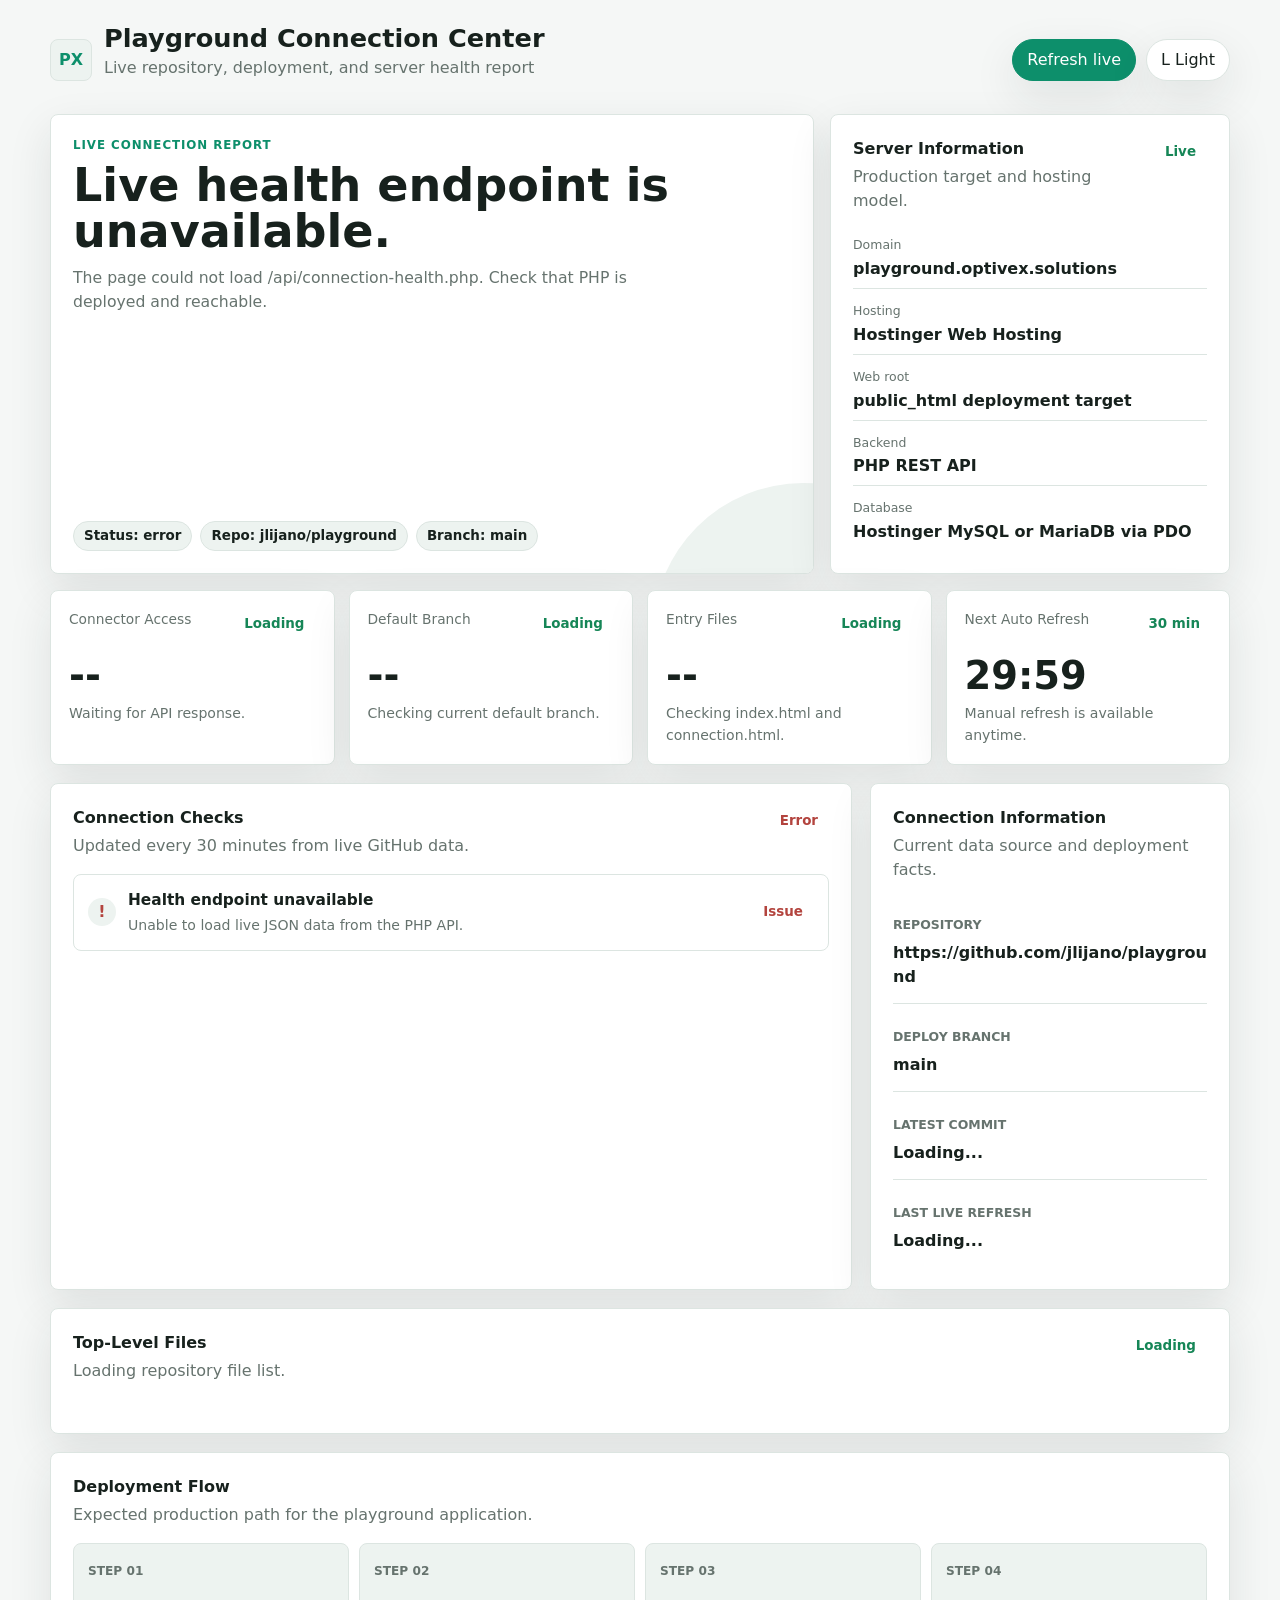
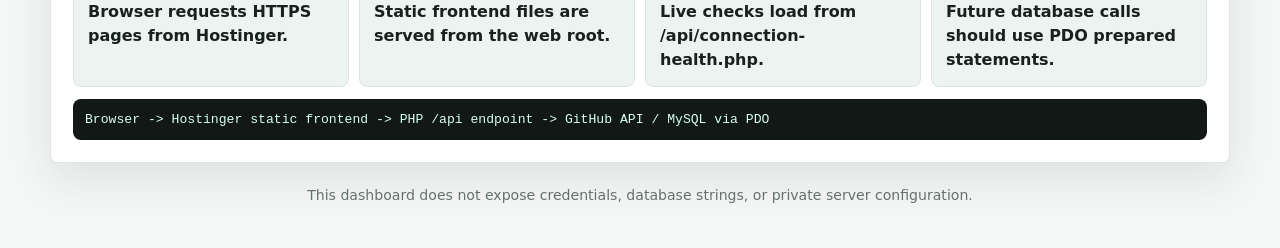
==== commit 9b2780ae: "Tighten connection dashboard hero and server panel" ====
--- a/connection.html
+++ b/connection.html
@@ -8,7 +8,7 @@
   <style>
     :root{color-scheme:light;--bg:#f5f7f6;--surface:#fff;--soft:#edf3f0;--text:#17211d;--muted:#66736e;--line:#dce5e1;--accent:#0d8f6b;--good:#168657;--warn:#ad6900;--bad:#b3443e;--shadow:0 16px 44px rgb(28 44 38 / .10)}
     [data-theme="dark"]{color-scheme:dark;--bg:#101413;--surface:#171d1b;--soft:#202a27;--text:#eef5f1;--muted:#9daad4;--line:#2e3b37;--accent:#62d6af;--good:#67d7a1;--warn:#ffc46b;--bad:#ff9b93;--shadow:0 16px 44px rgb(0 0 0 / .30)}
-    *{box-sizing:border-box}body{margin:0;min-height:100vh;background:var(--bg);color:var(--text);font-family:Inter,ui-sans-serif,system-ui,-apple-system,BlinkMacSystemFont,"Segoe UI",sans-serif;line-height:1.5}.page{width:min(1180px,calc(100% - 32px));margin:0 auto;padding:28px 0 44px}.topbar,.panel-head,.metric-head{display:flex;align-items:flex-start;justify-content:space-between;gap:16px}.topbar{align-items:center;margin-bottom:22px}.brand{display:flex;align-items:center;gap:12px;min-width:0}.logo{width:42px;height:42px;display:grid;place-items:center;border:1px solid var(--line);border-radius:8px;background:var(--soft);color:var(--accent);font-weight:850;flex:0 0 auto}h1,h2,h3,p{margin-top:0}h1{margin-bottom:3px;font-size:clamp(1.1rem,2vw,1.65rem);line-height:1.15}h2{margin-bottom:4px;font-size:1rem}h3{margin-bottom:3px;font-size:.96rem}p{color:var(--muted)}button{font:inherit}.actions{display:flex;align-items:center;gap:10px}.theme,.refresh{min-height:42px;border:1px solid var(--line);border-radius:999px;padding:0 14px;background:var(--surface);color:var(--text);box-shadow:var(--shadow);cursor:pointer;white-space:nowrap}.refresh{background:var(--accent);border-color:var(--accent);color:#fff}.refresh:disabled{cursor:wait;opacity:.7}.hero{display:grid;grid-template-columns:minmax(0,1fr) minmax(390px,.48fr);gap:18px;margin-bottom:18px}.panel,.metric,.check,.flow-step{border:1px solid var(--line);border-radius:8px;background:var(--surface);box-shadow:var(--shadow)}.panel{padding:clamp(16px,2.4vw,24px)}.hero-main{min-height:260px;display:flex;flex-direction:column;justify-content:space-between;overflow:hidden;position:relative}.hero-main:after{content:"";position:absolute;right:-120px;bottom:-190px;width:310px;height:310px;border-radius:50%;background:var(--soft);pointer-events:none}.eyebrow{margin-bottom:8px;color:var(--accent);font-size:.76rem;font-weight:850;letter-spacing:.08em;text-transform:uppercase}.headline{max-width:700px;margin-bottom:14px;font-size:clamp(2rem,4.2vw,3.95rem);line-height:.98;letter-spacing:0}.lead{max-width:650px;margin-bottom:0;font-size:1.02rem}.pills{position:relative;z-index:1;display:flex;flex-wrap:wrap;gap:10px;margin-top:22px}.pill,.chip{display:inline-flex;align-items:center;min-height:30px;border-radius:999px;padding:0 10px;border:1px solid var(--line);background:var(--soft);color:var(--text);font-size:.84rem;font-weight:760}.chip{background:transparent;color:var(--good);border-color:transparent}.chip.warn{color:var(--warn)}.chip.bad{color:var(--bad)}.server-list,.checks,.timeline,.files{display:grid;gap:8px}.info{display:grid;grid-template-columns:92px minmax(0,1fr);gap:14px;padding:8px 0;border-bottom:1px solid var(--line)}.info:last-child{border-bottom:0}.label{color:var(--muted);font-size:.82rem}.value{min-width:0;overflow-wrap:normal;word-break:normal;font-weight:760}.metrics{display:grid;grid-template-columns:repeat(4,minmax(0,1fr));gap:14px;margin-bottom:18px}.metric{min-height:132px;padding:18px}.metric-head{color:var(--muted);font-size:.86rem}.metric strong{display:block;margin-top:18px;font-size:clamp(1.7rem,3vw,2.5rem);line-height:1}.metric p{margin:8px 0 0;font-size:.88rem}.main-grid{display:grid;grid-template-columns:minmax(0,1fr) 360px;gap:18px;margin-bottom:18px}.check{display:grid;grid-template-columns:28px minmax(0,1fr) auto;gap:12px;align-items:center;padding:14px;box-shadow:none}.icon{width:28px;height:28px;display:grid;place-items:center;border-radius:50%;background:var(--soft);color:var(--good);font-weight:900}.icon.warn{color:var(--warn)}.icon.bad{color:var(--bad)}.check p{margin:0;font-size:.88rem}.timeline-item{padding:14px 0;border-bottom:1px solid var(--line)}.timeline-item:last-child{border-bottom:0}.timeline-item span{color:var(--muted);font-size:.78rem;font-weight:850;text-transform:uppercase}.timeline-item p{margin:5px 0 0;color:var(--text);font-weight:760;overflow-wrap:anywhere}.flow{display:grid;grid-template-columns:repeat(4,minmax(0,1fr));gap:10px}.flow-step{min-height:116px;padding:14px;background:var(--soft);box-shadow:none}.flow-step span{color:var(--muted);font-size:.76rem;font-weight:850;text-transform:uppercase}.flow-step strong{display:block;margin-top:18px}.file-list{display:flex;flex-wrap:wrap;gap:8px;margin-top:12px}.file-pill{border:1px solid var(--line);border-radius:999px;padding:6px 10px;background:var(--soft);font-size:.84rem;color:var(--text)}code{display:block;margin-top:12px;padding:11px 12px;border-radius:8px;background:#111816;color:#d7fff0;overflow-x:auto;white-space:nowrap;font-family:"SFMono-Regular",Consolas,"Liberation Mono",monospace;font-size:.82rem}.note{margin:22px 0 0;text-align:center;font-size:.88rem}.reveal{animation:rise 520ms ease both}.reveal:nth-child(2){animation-delay:70ms}.reveal:nth-child(3){animation-delay:130ms}@keyframes rise{from{opacity:0;transform:translateY(14px)}to{opacity:1;transform:translateY(0)}}@media(max-width:1080px){.hero,.main-grid{grid-template-columns:1fr}.value{overflow-wrap:anywhere}.metrics,.flow{grid-template-columns:repeat(2,minmax(0,1fr))}}@media(max-width:640px){.page{width:min(100% - 20px,1180px);padding-top:16px}.topbar{align-items:flex-start}.brand p,.theme span+span{display:none}.actions{gap:6px}.theme,.refresh{min-height:40px;padding:0 11px}.panel{padding:16px}.hero-main{min-height:240px}.metrics,.flow{grid-template-columns:1fr}.check{grid-template-columns:28px minmax(0,1fr)}.check .chip{grid-column:2;justify-self:start}.info{grid-template-columns:1fr;gap:3px}.value{overflow-wrap:anywhere}}
+    *{box-sizing:border-box}body{margin:0;min-height:100vh;background:var(--bg);color:var(--text);font-family:Inter,ui-sans-serif,system-ui,-apple-system,BlinkMacSystemFont,"Segoe UI",sans-serif;line-height:1.5}.page{width:min(1180px,calc(100% - 32px));margin:0 auto;padding:24px 0 42px}.topbar,.panel-head,.metric-head{display:flex;align-items:flex-start;justify-content:space-between;gap:16px}.topbar{align-items:center;margin-bottom:18px}.brand{display:flex;align-items:center;gap:12px;min-width:0}.logo{width:42px;height:42px;display:grid;place-items:center;border:1px solid var(--line);border-radius:8px;background:var(--soft);color:var(--accent);font-weight:850;flex:0 0 auto}h1,h2,h3,p{margin-top:0}h1{margin-bottom:3px;font-size:clamp(1.1rem,2vw,1.65rem);line-height:1.15}h2{margin-bottom:4px;font-size:1rem}h3{margin-bottom:3px;font-size:.96rem}p{color:var(--muted)}button{font:inherit}.actions{display:flex;align-items:center;gap:10px}.theme,.refresh{min-height:42px;border:1px solid var(--line);border-radius:999px;padding:0 14px;background:var(--surface);color:var(--text);box-shadow:var(--shadow);cursor:pointer;white-space:nowrap}.refresh{background:var(--accent);border-color:var(--accent);color:#fff}.refresh:disabled{cursor:wait;opacity:.7}.hero{display:grid;grid-template-columns:minmax(0,1fr) minmax(400px,.5fr);gap:16px;margin-bottom:16px}.panel,.metric,.check,.flow-step{border:1px solid var(--line);border-radius:8px;background:var(--surface);box-shadow:var(--shadow)}.panel{padding:clamp(16px,2.2vw,22px)}.hero-main{min-height:220px;display:flex;flex-direction:column;justify-content:space-between;overflow:hidden;position:relative}.hero-main:after{content:"";position:absolute;right:-140px;bottom:-210px;width:300px;height:300px;border-radius:50%;background:var(--soft);pointer-events:none}.eyebrow{margin-bottom:7px;color:var(--accent);font-size:.74rem;font-weight:850;letter-spacing:.08em;text-transform:uppercase}.headline{max-width:680px;margin-bottom:12px;font-size:clamp(1.85rem,3.6vw,3.35rem);line-height:1;letter-spacing:0}.lead{max-width:620px;margin-bottom:0;font-size:.98rem}.pills{position:relative;z-index:1;display:flex;flex-wrap:wrap;gap:8px;margin-top:18px}.pill,.chip{display:inline-flex;align-items:center;min-height:30px;border-radius:999px;padding:0 10px;border:1px solid var(--line);background:var(--soft);color:var(--text);font-size:.84rem;font-weight:760}.chip{background:transparent;color:var(--good);border-color:transparent}.chip.warn{color:var(--warn)}.chip.bad{color:var(--bad)}.server-list,.checks,.timeline,.files{display:grid;gap:6px}.info{display:grid;grid-template-columns:1fr;gap:2px;padding:7px 0;border-bottom:1px solid var(--line)}.info:last-child{border-bottom:0}.label{color:var(--muted);font-size:.78rem}.value{min-width:0;overflow-wrap:anywhere;word-break:normal;font-weight:760}.metrics{display:grid;grid-template-columns:repeat(4,minmax(0,1fr));gap:14px;margin-bottom:18px}.metric{min-height:132px;padding:18px}.metric-head{color:var(--muted);font-size:.86rem}.metric strong{display:block;margin-top:18px;font-size:clamp(1.7rem,3vw,2.5rem);line-height:1}.metric p{margin:8px 0 0;font-size:.88rem}.main-grid{display:grid;grid-template-columns:minmax(0,1fr) 360px;gap:18px;margin-bottom:18px}.check{display:grid;grid-template-columns:28px minmax(0,1fr) auto;gap:12px;align-items:center;padding:14px;box-shadow:none}.icon{width:28px;height:28px;display:grid;place-items:center;border-radius:50%;background:var(--soft);color:var(--good);font-weight:900}.icon.warn{color:var(--warn)}.icon.bad{color:var(--bad)}.check p{margin:0;font-size:.88rem}.timeline-item{padding:14px 0;border-bottom:1px solid var(--line)}.timeline-item:last-child{border-bottom:0}.timeline-item span{color:var(--muted);font-size:.78rem;font-weight:850;text-transform:uppercase}.timeline-item p{margin:5px 0 0;color:var(--text);font-weight:760;overflow-wrap:anywhere}.flow{display:grid;grid-template-columns:repeat(4,minmax(0,1fr));gap:10px}.flow-step{min-height:116px;padding:14px;background:var(--soft);box-shadow:none}.flow-step span{color:var(--muted);font-size:.76rem;font-weight:850;text-transform:uppercase}.flow-step strong{display:block;margin-top:18px}.file-list{display:flex;flex-wrap:wrap;gap:8px;margin-top:12px}.file-pill{border:1px solid var(--line);border-radius:999px;padding:6px 10px;background:var(--soft);font-size:.84rem;color:var(--text)}code{display:block;margin-top:12px;padding:11px 12px;border-radius:8px;background:#111816;color:#d7fff0;overflow-x:auto;white-space:nowrap;font-family:"SFMono-Regular",Consolas,"Liberation Mono",monospace;font-size:.82rem}.note{margin:22px 0 0;text-align:center;font-size:.88rem}.reveal{animation:rise 520ms ease both}.reveal:nth-child(2){animation-delay:70ms}.reveal:nth-child(3){animation-delay:130ms}@keyframes rise{from{opacity:0;transform:translateY(14px)}to{opacity:1;transform:translateY(0)}}@media(max-width:1080px){.hero,.main-grid{grid-template-columns:1fr}.metrics,.flow{grid-template-columns:repeat(2,minmax(0,1fr))}}@media(max-width:640px){.page{width:min(100% - 20px,1180px);padding-top:16px}.topbar{align-items:flex-start}.brand p,.theme span+span{display:none}.actions{gap:6px}.theme,.refresh{min-height:40px;padding:0 11px}.panel{padding:16px}.hero-main{min-height:210px}.metrics,.flow{grid-template-columns:1fr}.check{grid-template-columns:28px minmax(0,1fr)}.check .chip{grid-column:2;justify-self:start}}
   </style>
 </head>
 <body>
